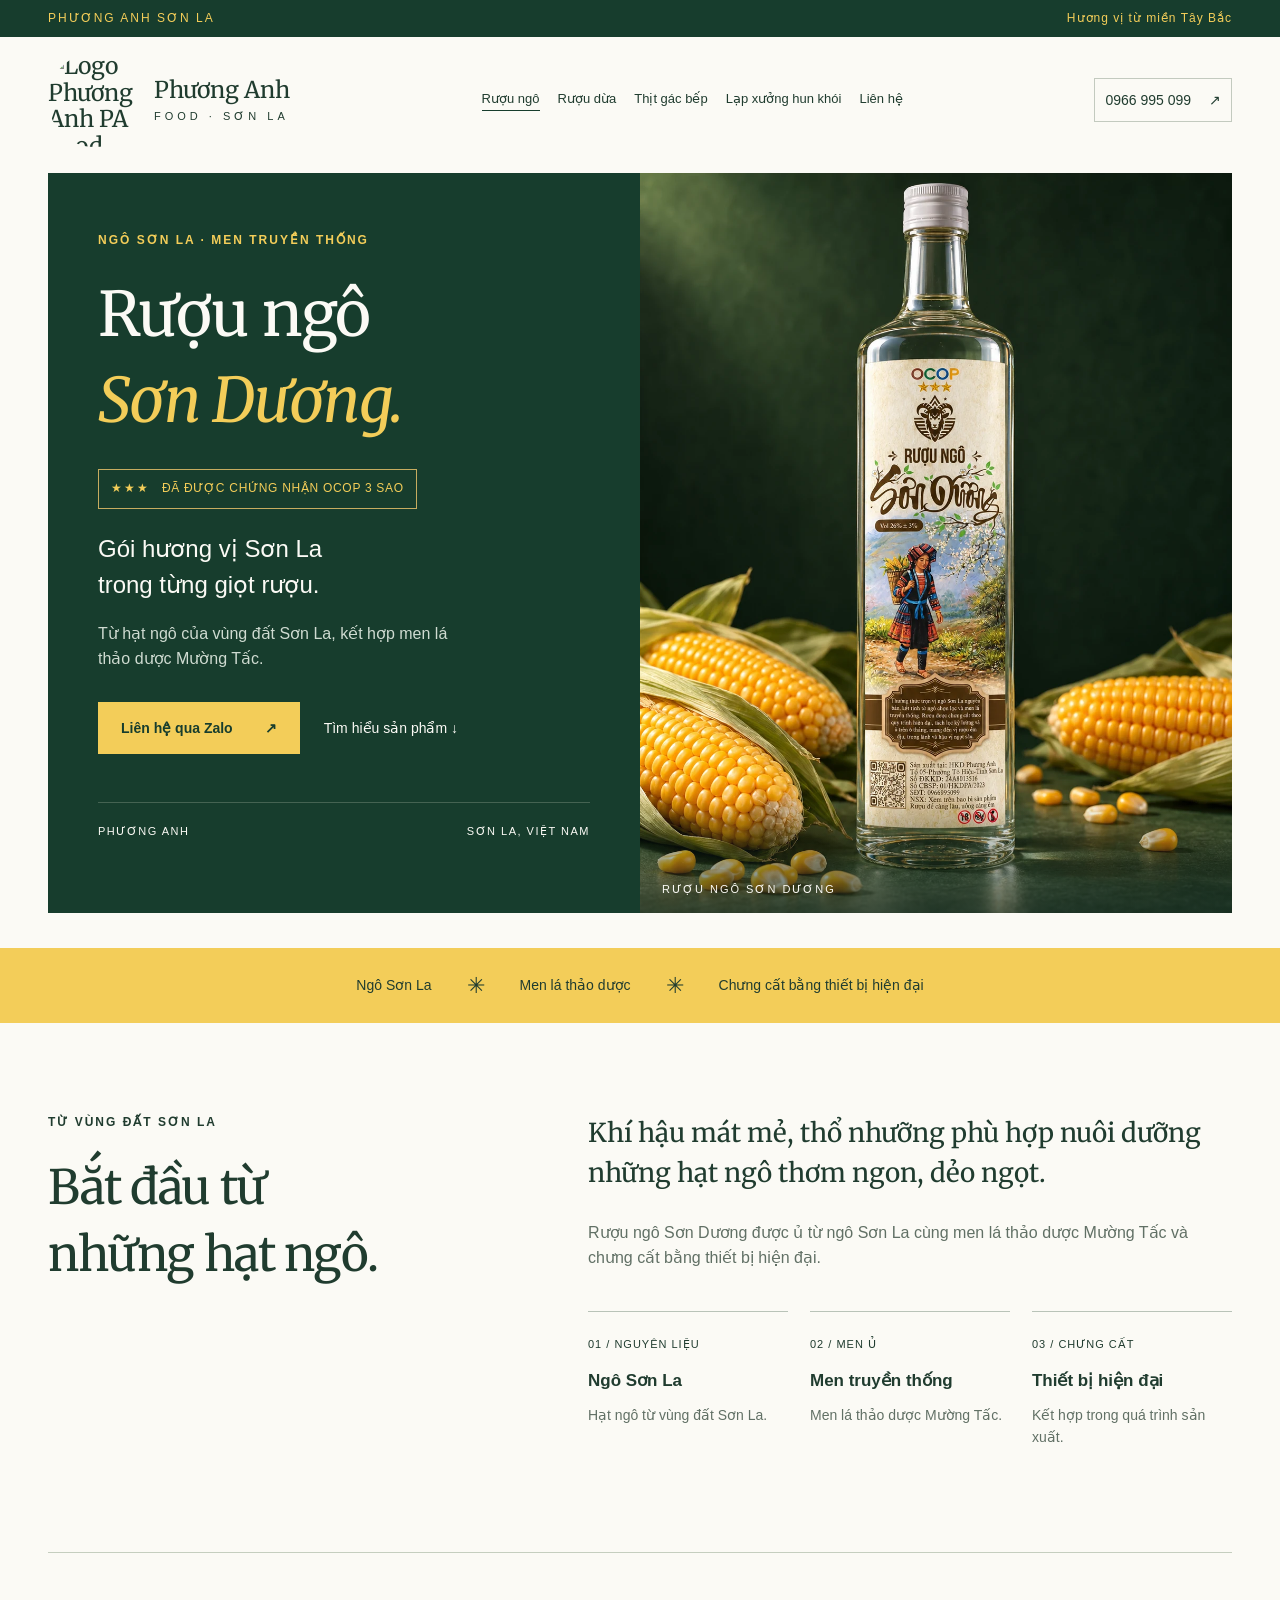
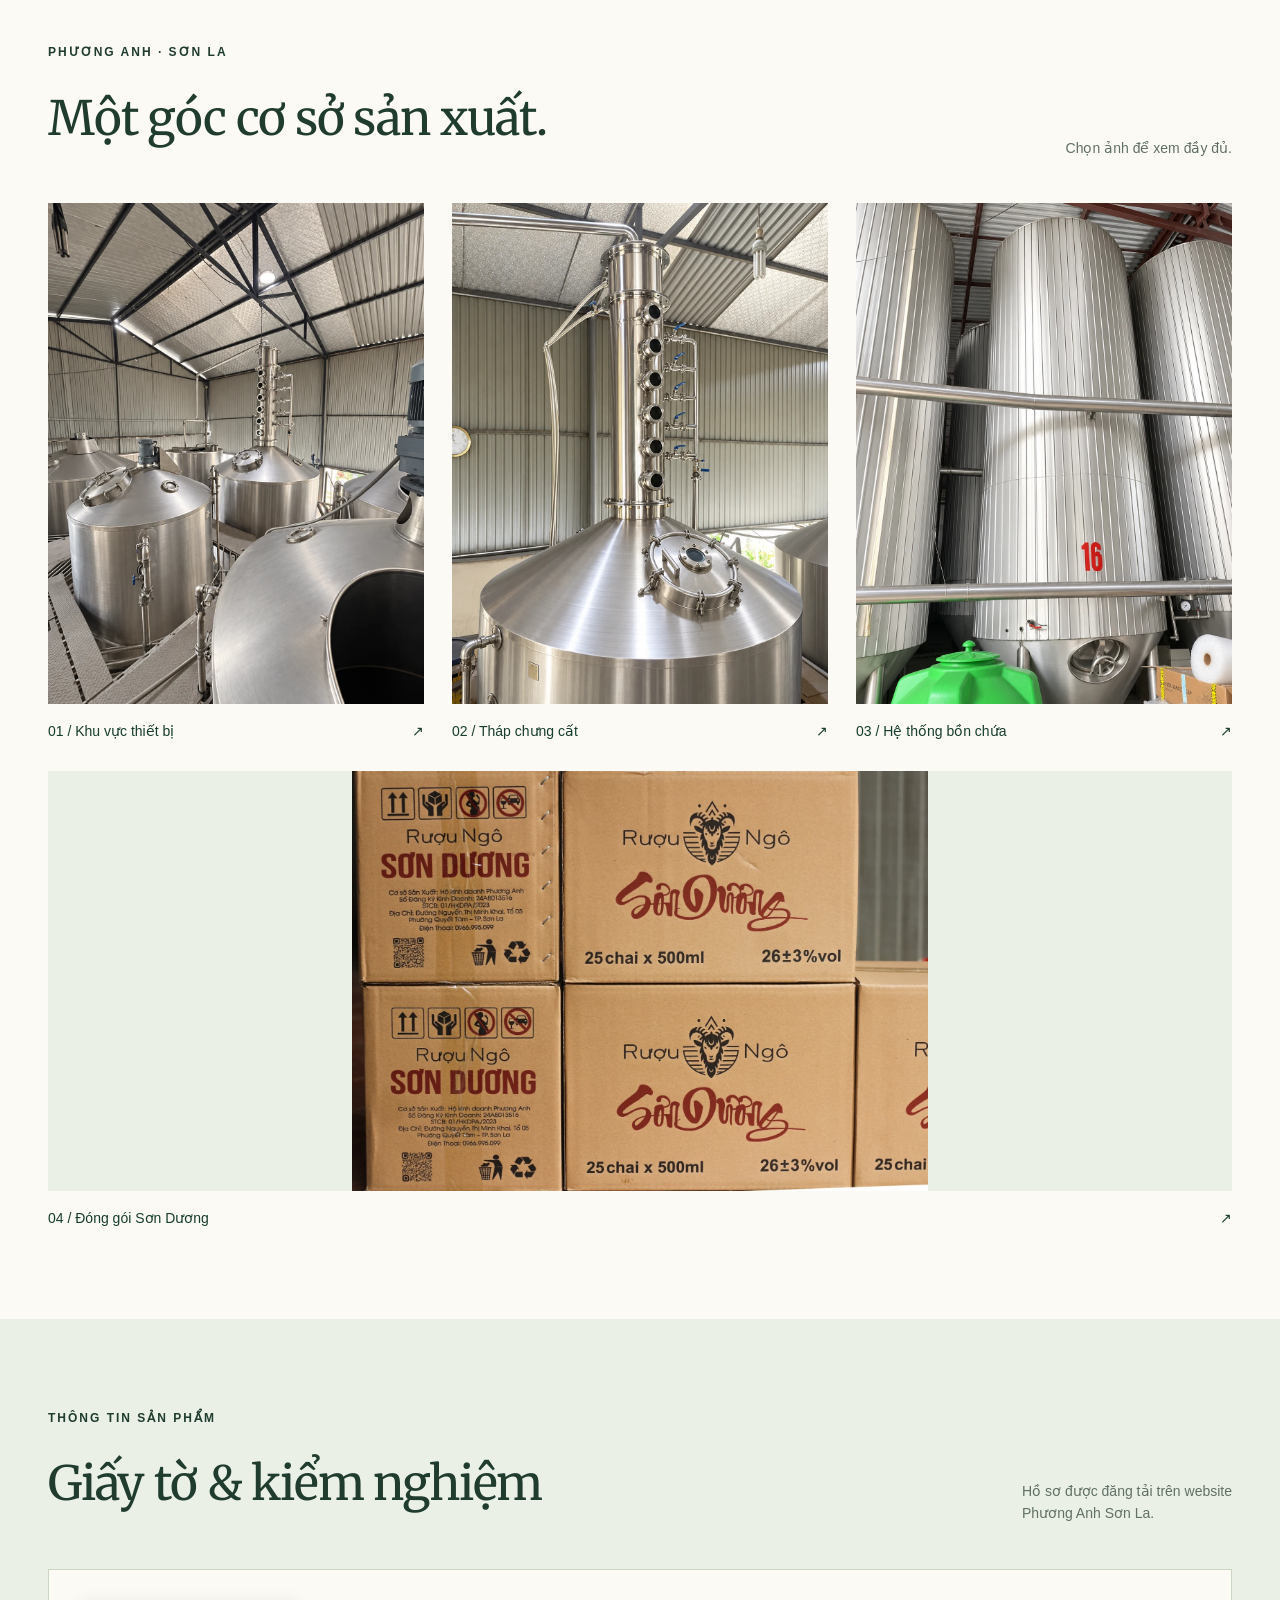
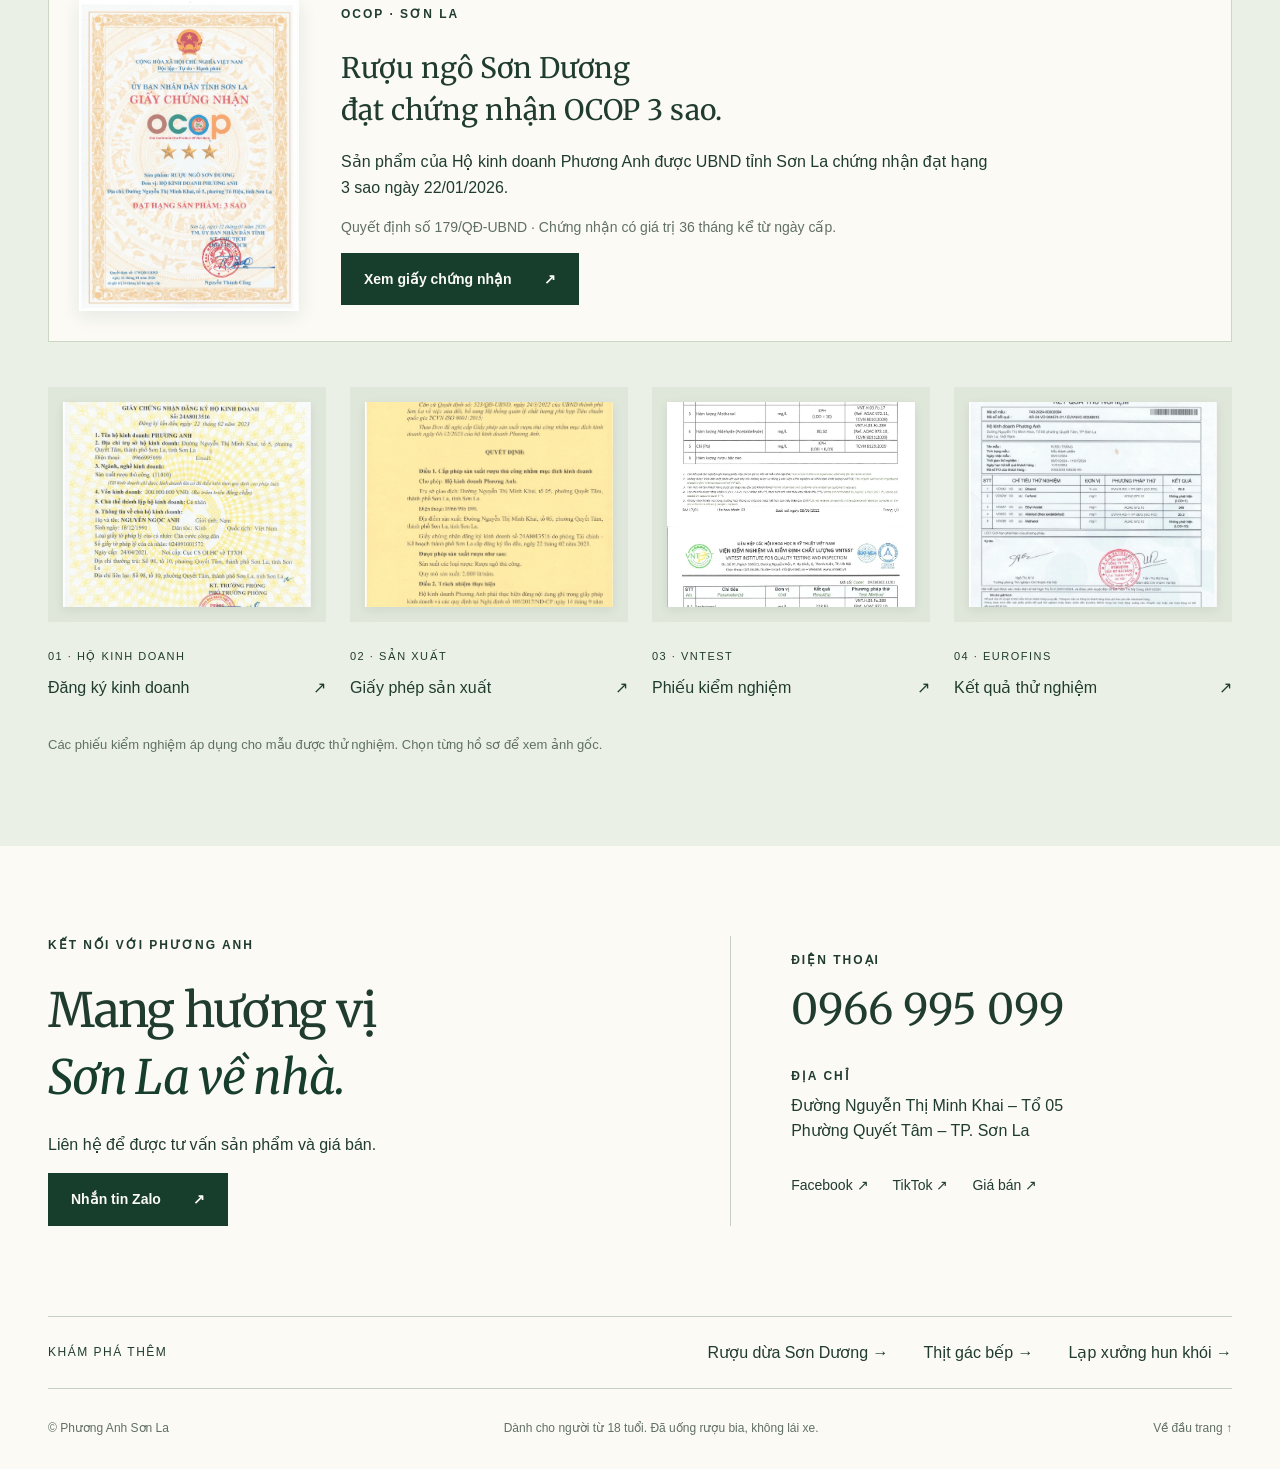
==== index.html @ 6af84477 "Publish Son Duong product website for GitHub Pages" ====
<!doctype html>
<html lang="vi">
<head><meta charset="utf-8"><meta name="viewport" content="width=device-width,initial-scale=1"><title>Rượu ngô Sơn Dương | Phương Anh Sơn La</title><meta name="description" content="Rượu ngô Sơn Dương được chứng nhận OCOP 3 sao, từ ngô Sơn La và men lá thảo dược Mường Tấc. Tìm hiểu sản phẩm và hồ sơ chứng nhận."><meta name="theme-color" content="#173d2d"><link rel="icon" href="data:image/svg+xml,%3Csvg xmlns='http://www.w3.org/2000/svg' viewBox='0 0 64 64'%3E%3Crect width='64' height='64' rx='16' fill='%23173d2d'/%3E%3Ctext x='32' y='44' text-anchor='middle' font-family='Georgia' font-size='38' fill='%23f3cd59'%3EP%3C/text%3E%3C/svg%3E"><link rel="stylesheet" href="style.css"></head>
<body>
<a class="skip" href="#main">Đến nội dung chính</a>
<div class="topline">PHƯƠNG ANH SƠN LA <span>Hương vị từ miền Tây Bắc</span></div>
<header class="header wrap"><a class="brand" href="/ruou-ngo-son-duong/" aria-label="Phương Anh Food – trang chủ"><img class="brand-logo" src="/ruou-ngo-son-duong/assets/logo.webp" alt="Logo Phương Anh PA Food, since 2023" width="100" height="100"><span>Phương Anh<small>FOOD · SƠN LA</small></span></a><nav aria-label="Điều hướng chính"><a class="active" aria-current="page" href="/ruou-ngo-son-duong/">Rượu ngô</a><a href="/ruou-ngo-son-duong/ruou-dua/">Rượu dừa</a><a href="/ruou-ngo-son-duong/thit-gac-bep/">Thịt gác bếp</a><a href="/ruou-ngo-son-duong/lap-xuong-hun-khoi/">Lạp xưởng hun khói</a><a href="#lien-he">Liên hệ</a></nav><a class="header-call" href="tel:0966995099">0966 995 099 <span>↗</span></a></header>
<main id="main">
<section id="san-pham" class="hero wrap"><div class="hero-copy"><p class="eyebrow">NGÔ SƠN LA · MEN TRUYỀN THỐNG</p><h1>Rượu ngô<br><em>Sơn Dương.</em></h1><a class="ocop-badge" href="#chung-nhan-ocop"><span aria-hidden="true">★★★</span> ĐÃ ĐƯỢC CHỨNG NHẬN OCOP 3 SAO</a><p class="lead">Gói hương vị Sơn La<br>trong từng giọt rượu.</p><p class="intro">Từ hạt ngô của vùng đất Sơn La, kết hợp men lá thảo dược Mường Tấc.</p><div class="actions"><a class="button yellow" href="https://zalo.me/0966995099" target="_blank" rel="noopener">Liên hệ qua Zalo <span>↗</span></a><a class="text-link" href="#cau-chuyen">Tìm hiểu sản phẩm ↓</a></div><div class="hero-note"><span>PHƯƠNG ANH</span><span>SƠN LA, VIỆT NAM</span></div></div><figure class="hero-photo wine-image"><img src="assets/ruou-ngo-ocop-hero.webp" alt="Ảnh thiết kế chai rượu ngô Sơn Dương với nhãn OCOP 3 sao và ngô vàng xung quanh" width="1122" height="1402"><figcaption>RƯỢU NGÔ SƠN DƯƠNG </figcaption></figure></section>
<div class="ribbon"><span>Ngô Sơn La</span><b>✳</b><span>Men lá thảo dược</span><b>✳</b><span>Chưng cất bằng thiết bị hiện đại</span></div>
<section id="cau-chuyen" class="story wrap section"><div><p class="eyebrow">TỪ VÙNG ĐẤT SƠN LA</p><h2>Bắt đầu từ<br> những hạt ngô.</h2></div><div class="story-body"><p class="large-text">Khí hậu mát mẻ, thổ nhưỡng phù hợp nuôi dưỡng những hạt ngô thơm ngon, dẻo ngọt.</p><p>Rượu ngô Sơn Dương được ủ từ ngô Sơn La cùng men lá thảo dược Mường Tấc và chưng cất bằng thiết bị hiện đại.</p><div class="ingredients"><div><span>01 / NGUYÊN LIỆU</span><h3>Ngô Sơn La</h3><p>Hạt ngô từ vùng đất Sơn La.</p></div><div><span>02 / MEN Ủ</span><h3>Men truyền thống</h3><p>Men lá thảo dược Mường Tấc.</p></div><div><span>03 / CHƯNG CẤT</span><h3>Thiết bị hiện đại</h3><p>Kết hợp trong quá trình sản xuất.</p></div></div></div></section>
<section id="thu-vien-anh" class="wrap section workshop-gallery"><div class="section-heading"><div><p class="eyebrow">PHƯƠNG ANH · SƠN LA</p><h2>Một góc cơ sở sản xuất.</h2></div><p>Chọn ảnh để xem đầy đủ.</p></div><div class="workshop-grid"><figure class="workshop-item"><a href="assets/gallery-tanks-clean.webp" target="_blank" rel="noopener" aria-label="Xem ảnh: Khu vực thiết bị"><img src="assets/gallery-tanks-clean.webp" alt="Các bồn và hệ thống thiết bị trong khu sản xuất rượu" loading="lazy"></a><figcaption><span>01 / Khu vực thiết bị</span><a href="assets/gallery-tanks-clean.webp" target="_blank" rel="noopener" aria-label="Mở ảnh Khu vực thiết bị">↗</a></figcaption></figure><figure class="workshop-item"><a href="assets/gallery-column-clean.webp" target="_blank" rel="noopener" aria-label="Xem ảnh: Tháp chưng cất"><img src="assets/gallery-column-clean.webp" alt="Cận cảnh tháp chưng cất và hệ thống đường ống" loading="lazy"></a><figcaption><span>02 / Tháp chưng cất</span><a href="assets/gallery-column-clean.webp" target="_blank" rel="noopener" aria-label="Mở ảnh Tháp chưng cất">↗</a></figcaption></figure><figure class="workshop-item"><a href="assets/gallery-vessels-clean.webp" target="_blank" rel="noopener" aria-label="Xem ảnh: Hệ thống bồn chứa"><img src="assets/gallery-vessels-clean.webp" alt="Các bồn chứa tại cơ sở sản xuất" loading="lazy"></a><figcaption><span>03 / Hệ thống bồn chứa</span><a href="assets/gallery-vessels-clean.webp" target="_blank" rel="noopener" aria-label="Mở ảnh Hệ thống bồn chứa">↗</a></figcaption></figure><figure class="workshop-item"><a href="assets/gallery-cartons.webp" target="_blank" rel="noopener" aria-label="Xem ảnh: Đóng gói Sơn Dương"><img src="assets/gallery-cartons.webp" alt="Thùng đóng gói rượu ngô Sơn Dương" loading="lazy"></a><figcaption><span>04 / Đóng gói Sơn Dương</span><a href="assets/gallery-cartons.webp" target="_blank" rel="noopener" aria-label="Mở ảnh Đóng gói Sơn Dương">↗</a></figcaption></figure></div></section><section id="giay-to" class="documents"><div class="wrap section"><div class="section-heading"><div><p class="eyebrow">THÔNG TIN SẢN PHẨM</p><h2>Giấy tờ & kiểm nghiệm</h2></div><p>Hồ sơ được đăng tải trên website<br>Phương Anh Sơn La.</p></div><article id="chung-nhan-ocop" class="ocop-certificate"><a class="certificate-image" href="assets/ocop-3-sao.webp" target="_blank" rel="noopener" aria-label="Xem giấy chứng nhận OCOP 3 sao bản đầy đủ"><img src="assets/ocop-3-sao.webp" alt="Giấy chứng nhận OCOP 3 sao cho rượu ngô Sơn Dương, cấp ngày 22 tháng 1 năm 2026" width="1333" height="1888" loading="lazy"></a><div><p class="eyebrow">OCOP · SƠN LA</p><h3>Rượu ngô Sơn Dương<br>đạt chứng nhận OCOP 3 sao.</h3><p>Sản phẩm của Hộ kinh doanh Phương Anh được UBND tỉnh Sơn La chứng nhận đạt hạng 3 sao ngày 22/01/2026.</p><p class="certificate-detail">Quyết định số 179/QĐ-UBND · Chứng nhận có giá trị 36 tháng kể từ ngày cấp.</p><a class="button green" href="assets/ocop-3-sao.webp" target="_blank" rel="noopener">Xem giấy chứng nhận <span>↗</span></a></div></article><div class="document-grid">
<a class="document" href="assets/product-1.webp" target="_blank" rel="noopener"><div class="doc-image"><img src="assets/product-1.webp" alt="Giấy chứng nhận đăng ký hộ kinh doanh Phương Anh" loading="lazy"></div><span>01 · HỘ KINH DOANH</span><h3>Đăng ký kinh doanh <b>↗</b></h3></a>
<a class="document" href="assets/product-2.webp" target="_blank" rel="noopener"><div class="doc-image"><img src="assets/product-2.webp" alt="Giấy phép sản xuất rượu thủ công" loading="lazy"></div><span>02 · SẢN XUẤT</span><h3>Giấy phép sản xuất <b>↗</b></h3></a>
<a class="document" href="assets/product-3.webp" target="_blank" rel="noopener"><div class="doc-image"><img src="assets/product-3.webp" alt="Kết quả kiểm nghiệm VNTEST" loading="lazy"></div><span>03 · VNTEST</span><h3>Phiếu kiểm nghiệm <b>↗</b></h3></a>
<a class="document" href="assets/product-4.webp" target="_blank" rel="noopener"><div class="doc-image"><img src="assets/product-4.webp" alt="Kết quả thử nghiệm Eurofins" loading="lazy"></div><span>04 · EUROFINS</span><h3>Kết quả thử nghiệm <b>↗</b></h3></a></div><p class="doc-note">Các phiếu kiểm nghiệm áp dụng cho mẫu được thử nghiệm. Chọn từng hồ sơ để xem ảnh gốc.</p></div></section>
<section id="lien-he" class="contact wrap section"><div><p class="eyebrow">KẾT NỐI VỚI PHƯƠNG ANH</p><h2>Mang hương vị<br><em>Sơn La về nhà.</em></h2><p>Liên hệ để được tư vấn sản phẩm và giá bán.</p><a class="button green" href="https://zalo.me/0966995099" target="_blank" rel="noopener">Nhắn tin Zalo <span>↗</span></a></div><div class="contact-info"><p class="eyebrow">ĐIỆN THOẠI</p><a class="phone" href="tel:0966995099">0966 995 099</a><p class="eyebrow address-title">ĐỊA CHỈ</p><p>Đường Nguyễn Thị Minh Khai – Tổ 05<br>Phường Quyết Tâm – TP. Sơn La</p><div class="social"><a href="https://www.facebook.com/quasonla/" target="_blank" rel="noopener">Facebook ↗</a><a href="https://www.tiktok.com/@phuongketnoiyeuthuonh" target="_blank" rel="noopener">TikTok ↗</a><a href="https://sites.google.com/view/phuonganhsl/gi%C3%A1-b%C3%A1n" target="_blank" rel="noopener">Giá bán ↗</a></div></div></section>
<aside class="more wrap"><span>KHÁM PHÁ THÊM</span><a href="/ruou-ngo-son-duong/ruou-dua/">Rượu dừa Sơn Dương →</a><a href="/ruou-ngo-son-duong/thit-gac-bep/">Thịt gác bếp →</a><a href="/ruou-ngo-son-duong/lap-xuong-hun-khoi/">Lạp xưởng hun khói →</a></aside>
</main><footer class="wrap"><span>© Phương Anh Sơn La</span><span>Dành cho người từ 18 tuổi. Đã uống rượu bia, không lái xe.</span><a href="#">Về đầu trang ↑</a></footer></body></html>
---- style.css ----
@font-face{font-family:'Merriweather';font-style:normal;font-weight:400;font-display:swap;src:url('assets/fonts/merriweather-regular.ttf') format('truetype')}
@font-face{font-family:'Merriweather';font-style:italic;font-weight:400;font-display:swap;src:url('assets/fonts/merriweather-italic.ttf') format('truetype')}
:root{--green:#173d2d;--yellow:#f3cd59;--paper:#fbfaf5;--ink:#203c2f;--muted:#617065}*{box-sizing:border-box}html{scroll-behavior:smooth;scroll-padding-top:32px}body{margin:0;background:var(--paper);color:var(--ink);font-family:Arial,Helvetica,sans-serif;font-size:16px;line-height:1.6}a{color:inherit;text-decoration:none}a:focus-visible{outline:3px solid #a97000;outline-offset:6px}a:hover{opacity:.8}img{display:block;max-width:100%}.wrap{width:min(1280px,calc(100% - 96px));margin:auto}.topline{padding:9px 48px;background:var(--green);color:var(--yellow);font-size:12px;letter-spacing:2px;display:flex;justify-content:space-between}.topline span{letter-spacing:1px}.header{display:flex;align-items:center;justify-content:space-between;gap:25px;padding-block:25px}.brand{display:flex;align-items:center;gap:12px;font-family:'Merriweather',serif;font-size:26px;line-height:1.15}.brand small{display:block;font:11px Arial;letter-spacing:4px;margin-top:7px}.monogram{display:grid;place-items:center;border:1px solid var(--green);border-radius:50%;height:52px;width:52px;font-size:22px}.header nav{display:flex;gap:30px;font-size:14px}.active{border-bottom:1px solid var(--green)}.header-call{font-size:14px;border:1px solid #c3cabf;padding:11px 16px}.header-call span{margin-left:14px}.hero{display:grid;grid-template-columns:1fr 1fr;background:var(--green);color:var(--paper);margin-top:10px;min-height:630px}.hero-copy{padding:58px 50px 30px}.eyebrow{font-size:12px;font-weight:600;letter-spacing:2px;margin:0 0 22px}.hero .eyebrow{color:var(--yellow)}h1,h2,h3,p{margin-top:0}h1,h2{font-family:'Merriweather',serif;font-weight:400;line-height:1.4;letter-spacing:-.025em}h1{font-size:clamp(44px,4.8vw,68px);margin-bottom:25px}h1 em,h2 em{color:var(--yellow);font-weight:400}.lead{font-size:24px;line-height:1.5;margin-bottom:18px}.intro{color:#cfdbd1;max-width:350px;margin-bottom:30px}.actions{display:flex;align-items:center;flex-wrap:wrap;gap:24px}.button{display:inline-flex;justify-content:space-between;gap:32px;padding:15px 23px;font-weight:600;font-size:14px}.yellow{background:var(--yellow);color:var(--green)}.green{background:var(--green);color:var(--paper)}.text-link{font-size:14px}.hero-note{border-top:1px solid #456352;display:flex;justify-content:space-between;margin-top:48px;padding-top:20px;font-size:11px;letter-spacing:1.5px;gap:20px}.hero-photo{margin:0;position:relative;min-height:620px;overflow:hidden}.hero-photo>img{width:100%;height:100%;position:absolute;object-fit:cover}.hero-photo:after{content:'';position:absolute;inset:55% 0 0;background:linear-gradient(transparent,#10281fbd)}figcaption{position:absolute;bottom:28px;left:30px;right:24px;font-size:12px;letter-spacing:2px;z-index:1}figcaption span{display:block;font-size:14px;letter-spacing:0;margin-top:7px}.ribbon{display:flex;align-items:center;justify-content:center;gap:35px;background:var(--yellow);padding:20px 35px;margin-top:35px;font-size:14px}.ribbon b{font-size:22px;font-weight:400}.section{padding-block:90px}h2{font-size:clamp(36px,3.7vw,53px);margin-bottom:22px}.story{display:grid;grid-template-columns:1fr 1.4fr;gap:80px}.story-body>p{max-width:620px}.large-text{font:26px/1.55 'Merriweather',serif}.story-body>p:not(.large-text){color:var(--muted)}.ingredients{display:grid;grid-template-columns:repeat(3,1fr);gap:22px;margin-top:40px}.ingredients>div{border-top:1px solid #b9c3b8;padding-top:18px}.ingredients span{font-size:11px;letter-spacing:1px}.ingredients h3{font-size:17px;margin:12px 0 9px}.ingredients p{font-size:14px;color:var(--muted)}.documents{background:#eaf0e6}.section-heading{display:flex;justify-content:space-between;align-items:flex-end;margin-bottom:30px;gap:30px}.section-heading p:last-child{color:var(--muted);font-size:14px}.document-grid{display:grid;grid-template-columns:repeat(4,1fr);gap:24px}.doc-image{height:235px;background:#dfe6da;padding:15px;overflow:hidden;margin-bottom:20px}.doc-image img{width:100%;height:100%;object-fit:cover;object-position:top;box-shadow:0 3px 10px #163d2d14;transition:transform .2s}.document:hover img{transform:scale(1.03)}.document>span{font-size:11px;letter-spacing:1.5px}.document h3{font-size:16px;font-weight:500;margin:7px 0}.document h3 b{float:right;font-weight:400}.doc-note{font-size:13px;color:var(--muted);margin:28px 0 0}.contact{display:grid;grid-template-columns:1.2fr 1fr;gap:80px}.contact h2 em{color:var(--green)}.contact-info{border-left:1px solid #c5cebf;padding:15px 0 0 60px}.contact-info .eyebrow{margin-bottom:6px}.phone{font-family:'Merriweather',serif;font-size:42px;white-space:nowrap}.address-title{margin-top:24px!important}.social{display:flex;gap:24px;font-size:14px;margin-top:30px;flex-wrap:wrap}.more{border-top:1px solid #c5cebf;border-bottom:1px solid #c5cebf;padding-block:23px;display:flex;gap:35px;align-items:center}.more span{font-size:12px;letter-spacing:1.5px;margin-right:auto}footer{display:flex;justify-content:space-between;gap:25px;padding-block:30px;font-size:12px;color:var(--muted)}.skip{position:absolute;top:-100px;background:var(--yellow);padding:10px;z-index:9}.skip:focus{top:0}@media(min-width:1600px){.hero-copy{padding:65px 55px}}@media(max-width:1000px){.wrap{width:calc(100% - 48px)}.header nav{gap:16px}.header-call{display:none}.hero-copy{padding:38px 28px 25px}.hero-photo{min-height:600px}.hero-note{margin-top:32px}.story{gap:35px;grid-template-columns:1fr 1.4fr}.ingredients{grid-template-columns:1fr;gap:8px}.ingredients p{margin-bottom:10px}.ribbon{gap:18px;font-size:12px}.document-grid{gap:15px}.doc-image{height:190px}.contact{gap:30px}.contact-info{padding-left:30px}.phone{font-size:34px}}@media(max-width:650px){.wrap{width:calc(100% - 32px)}.topline{padding:9px 16px;font-size:10px;letter-spacing:1px}.topline span{display:none}.header{flex-wrap:wrap;padding-block:18px;gap:20px}.brand{font-size:24px}.header nav{width:100%;justify-content:space-between;font-size:13px;gap:8px}.hero{grid-template-columns:1fr;margin-top:0}.hero-copy{padding:35px 26px 24px}h1{font-size:clamp(38px,10.5vw,50px)}.lead{font-size:22px}.hero-photo{min-height:420px}.hero-note{margin-top:32px}.ribbon{display:grid;grid-template-columns:1fr 1fr;gap:12px;margin-top:20px;padding:20px;font-size:13px}.ribbon b{display:none}.section{padding-block:55px}.story,.contact{grid-template-columns:1fr;gap:18px}.story h2 br{display:none}.large-text{font-size:23px}.ingredients{grid-template-columns:1fr;gap:12px}.section-heading{display:block}.section-heading h2{font-size:37px}.document-grid{grid-template-columns:1fr 1fr;gap:24px 15px}.doc-image{height:190px;padding:10px}.document h3{font-size:14px}.document>span{font-size:10px}.contact-info{border-left:0;border-top:1px solid #c5cebf;padding:30px 0 0;margin-top:20px}.phone{font-size:36px}.more{flex-wrap:wrap;gap:15px 26px}.more span{width:100%}footer{flex-direction:column;gap:12px}footer span{max-width:300px}}@media(prefers-reduced-motion:reduce){html{scroll-behavior:auto}*{transition:none!important}}

/* Shared brand and food pages */
.brand-logo{width:94px;height:94px;object-fit:contain;border-radius:50%;flex-shrink:0}.header{padding-block:16px}.header nav{gap:22px}.brand{font-size:23px;flex-shrink:0}.header-call{white-space:nowrap}.food-hero{min-height:580px}.food-hero .hero-photo{min-height:580px}.food-hero h1{font-size:clamp(38px,4.3vw,61px)}.food-hero .intro{max-width:440px}.food-grid{display:grid;grid-template-columns:repeat(3,minmax(0,1fr));gap:28px}.food-card img{width:100%;aspect-ratio:1;object-fit:cover}.food-card h3{font-family:'Merriweather',serif;font-size:22px;font-weight:400;line-height:1.5;margin:22px 0 12px}.food-card p{color:var(--muted)}.food-card .eyebrow{font-size:12px;margin-top:20px;margin-bottom:6px}.food-card .text-link{display:inline-block;border-bottom:1px solid var(--green);padding-bottom:5px}.food-intro{max-width:720px;font-size:20px;color:var(--muted);margin-bottom:38px}.food-story{background:#eaf0e6}.food-story .story{align-items:center}.food-story-photo{width:100%;aspect-ratio:1;object-fit:cover}.food-story h2{font-size:clamp(32px,3.3vw,48px)}.preparation{display:grid;grid-template-columns:repeat(3,minmax(0,1fr));gap:35px;margin-top:40px}.preparation article{border-top:1px solid #b9c3b8;padding-top:24px}.preparation h3{font-family:'Merriweather',serif;font-size:22px;font-weight:400}.step{font-size:14px;letter-spacing:2px;color:var(--muted)}.food-banner{display:grid;grid-template-columns:1fr 1fr;gap:50px;align-items:center}.food-banner img{width:100%;aspect-ratio:4/3;object-fit:cover}.food-banner h2{font-size:38px}
@media(max-width:1100px){.header{flex-wrap:wrap;gap:15px}.header nav{order:3;width:100%;justify-content:center;flex-wrap:wrap;padding-bottom:10px}.header-call{display:block;margin-left:auto}.brand-logo{width:80px;height:80px}.food-grid{gap:20px}}@media(max-width:650px){.brand{font-size:20px}.brand-logo{width:70px;height:70px}.header-call{display:none}.header nav{justify-content:space-between;gap:10px 15px;font-size:13px}.food-hero .hero-photo{min-height:380px}.food-hero h1{font-size:clamp(34px,9vw,48px)}.food-grid,.preparation,.food-banner{grid-template-columns:1fr;gap:30px}.food-card img{max-height:450px}.food-story-photo{max-height:400px}.food-banner h2{font-size:32px}.food-intro{font-size:18px}}

.ocop-badge{display:inline-flex;gap:12px;align-items:center;border:1px solid #c6ac60;color:var(--yellow);font-size:12px;letter-spacing:.7px;line-height:1.6;padding:9px 12px;margin-bottom:22px}.ocop-badge span{white-space:nowrap;letter-spacing:2px}.ocop-certificate{display:grid;grid-template-columns:220px 1fr;gap:42px;align-items:center;padding:30px;background:var(--paper);border:1px solid #cbd6c4;margin-bottom:45px;scroll-margin-top:25px}.certificate-image{display:block}.certificate-image img{width:100%;height:auto;box-shadow:0 5px 18px #173d2d18}.ocop-certificate h3{font-family:'Merriweather',serif;font-weight:400;line-height:1.5;font-size:clamp(22px,2.2vw,32px);margin-bottom:18px}.ocop-certificate p{max-width:650px}.certificate-detail{font-size:14px;color:var(--muted)}.wine-image>img{object-position:center}.wine-image figcaption{font-size:11px}.wine-image figcaption span{font-size:12px}@media(max-width:650px){.ocop-certificate{grid-template-columns:1fr;padding:24px;gap:25px}.certificate-image{max-width:240px;margin:auto}.ocop-badge{font-size:11px;gap:8px}.wine-image{min-height:470px}.wine-image>img{object-fit:cover}}

.wine-image{display:flex;align-items:center;background:#102219}.wine-image>img{position:static;width:100%;height:auto;object-fit:contain}.wine-image:after{inset:85% 0 0}.wine-image figcaption{bottom:14px;left:22px}

.workshop-gallery{border-top:1px solid #c5cebf}.workshop-grid{display:grid;grid-template-columns:repeat(3,minmax(0,1fr));gap:28px}.workshop-item{margin:0;min-width:0}.workshop-item>a{display:block;background:#eaf0e6;overflow:hidden}.workshop-item img{width:100%;aspect-ratio:3/4;object-fit:contain}.workshop-item figcaption{position:static;color:var(--green);display:flex;align-items:center;justify-content:space-between;gap:20px;padding-top:16px;font-size:14px;letter-spacing:0}.workshop-item figcaption span{margin:0;font-size:14px}.workshop-item:last-child{grid-column:1/-1}.workshop-item:last-child img{aspect-ratio:auto;height:420px;object-fit:contain}.workshop-item a:focus-visible{outline:3px solid #a97000;outline-offset:4px}@media(max-width:650px){.workshop-grid{grid-template-columns:1fr;gap:30px}.workshop-item img{max-height:520px}.workshop-item:last-child img{height:auto;max-height:400px}.workshop-gallery h2{font-size:32px}}

.header nav{gap:18px}.more{flex-wrap:wrap}.coconut-photo{display:flex;align-items:center;background:#173d2d}.coconut-photo>a{display:block;width:100%}.coconut-photo img{position:static;width:100%;height:auto;object-fit:contain}.coconut-photo:after{display:none}.coconut-details{display:grid;grid-template-columns:1fr 1fr;gap:65px;align-items:center}.coconut-label img{width:100%;height:auto}.coconut-details h2{font-size:clamp(30px,3vw,43px)}.coconut-details p:not(.eyebrow){color:var(--muted)}@media(min-width:1101px){.header nav{font-size:13px}.header{gap:18px}.header-call{padding:10px}}@media(max-width:650px){.coconut-details{grid-template-columns:1fr;gap:35px}.coconut-hero .hero-photo{min-height:0}.header nav{justify-content:flex-start;column-gap:20px;row-gap:12px}}
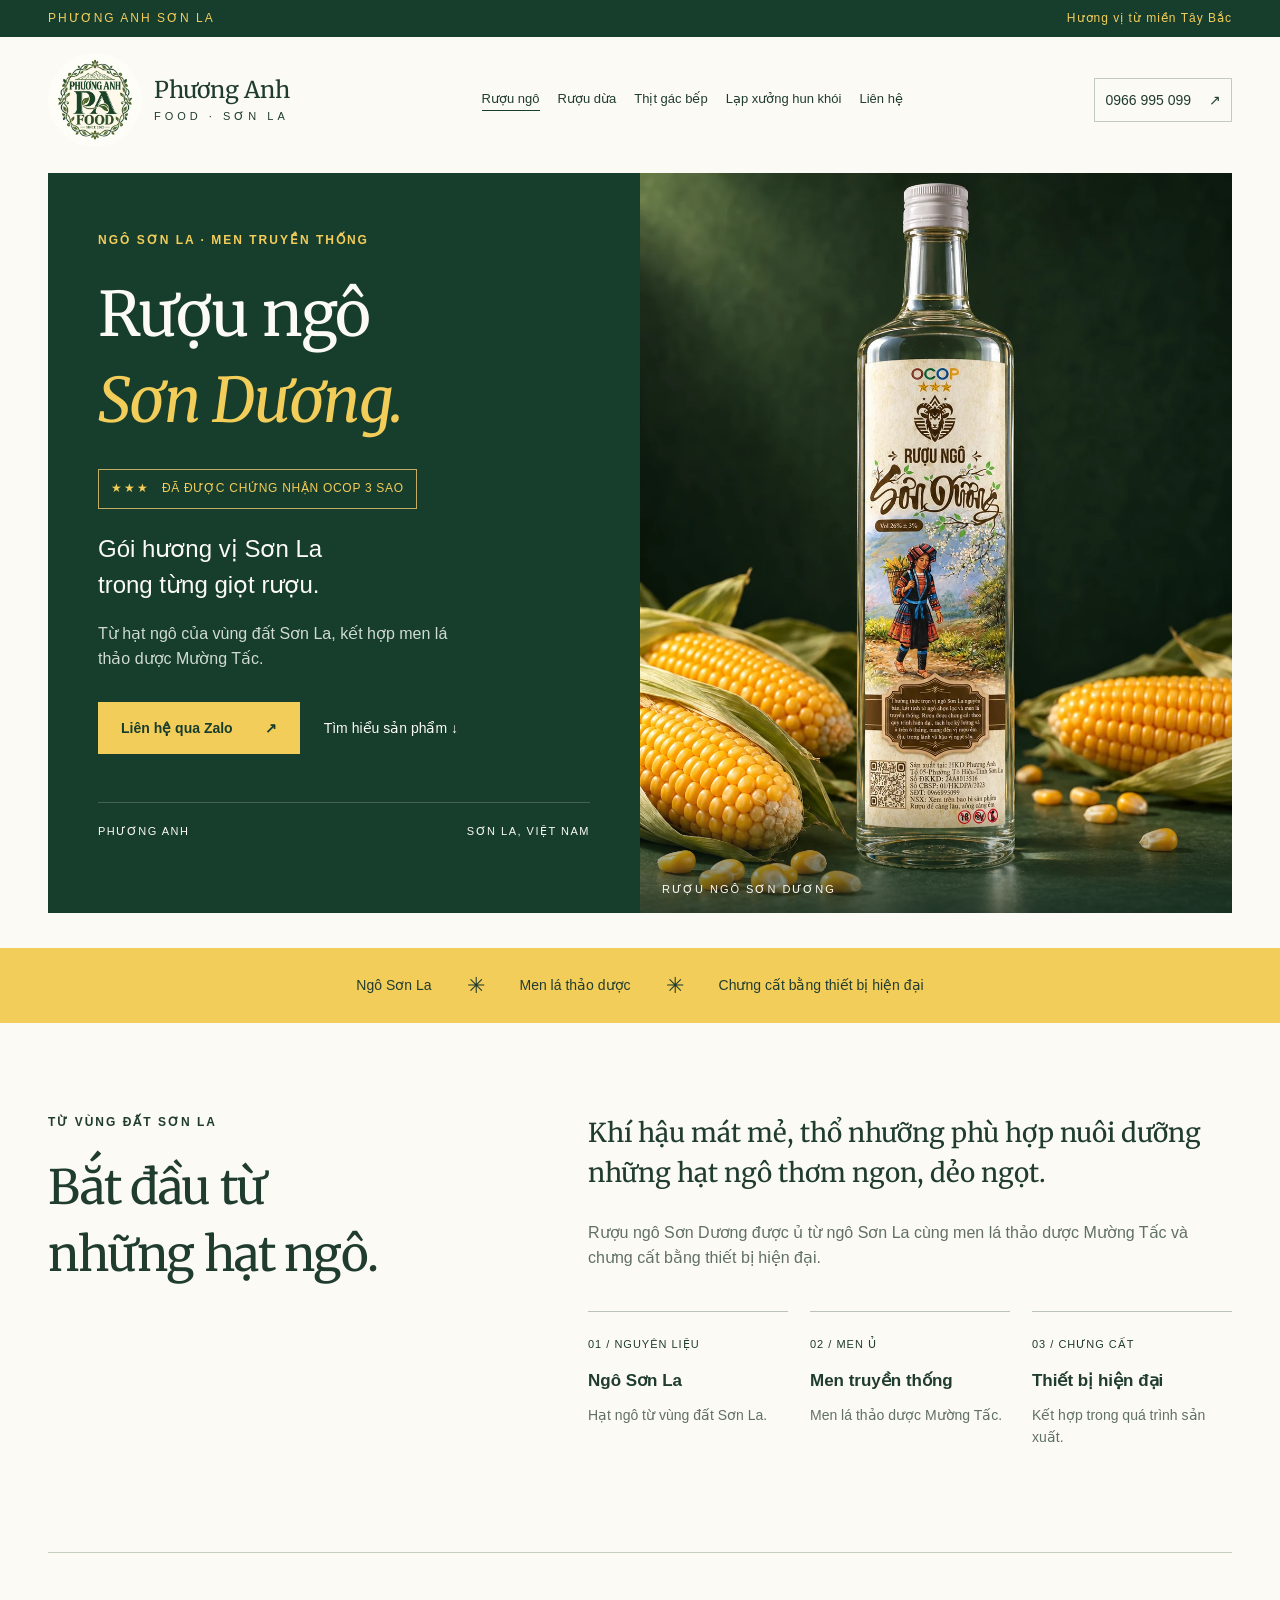
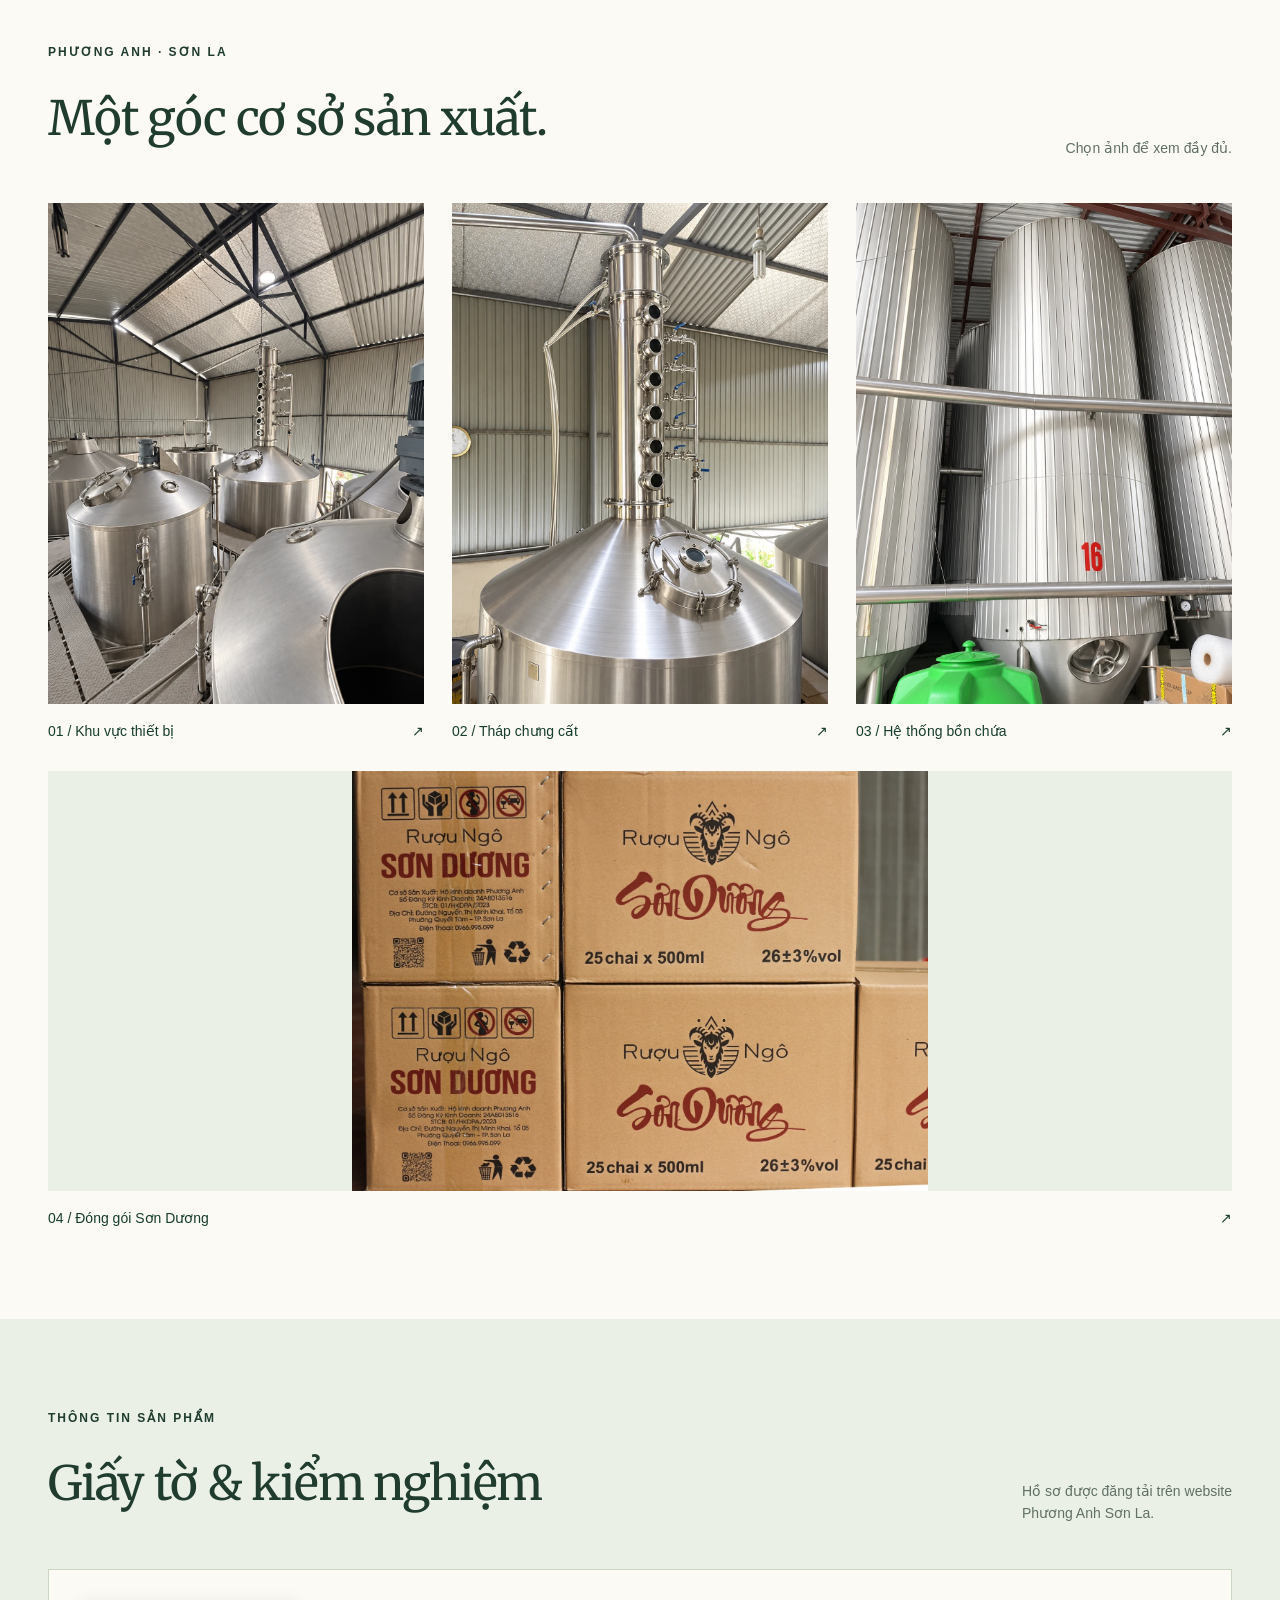
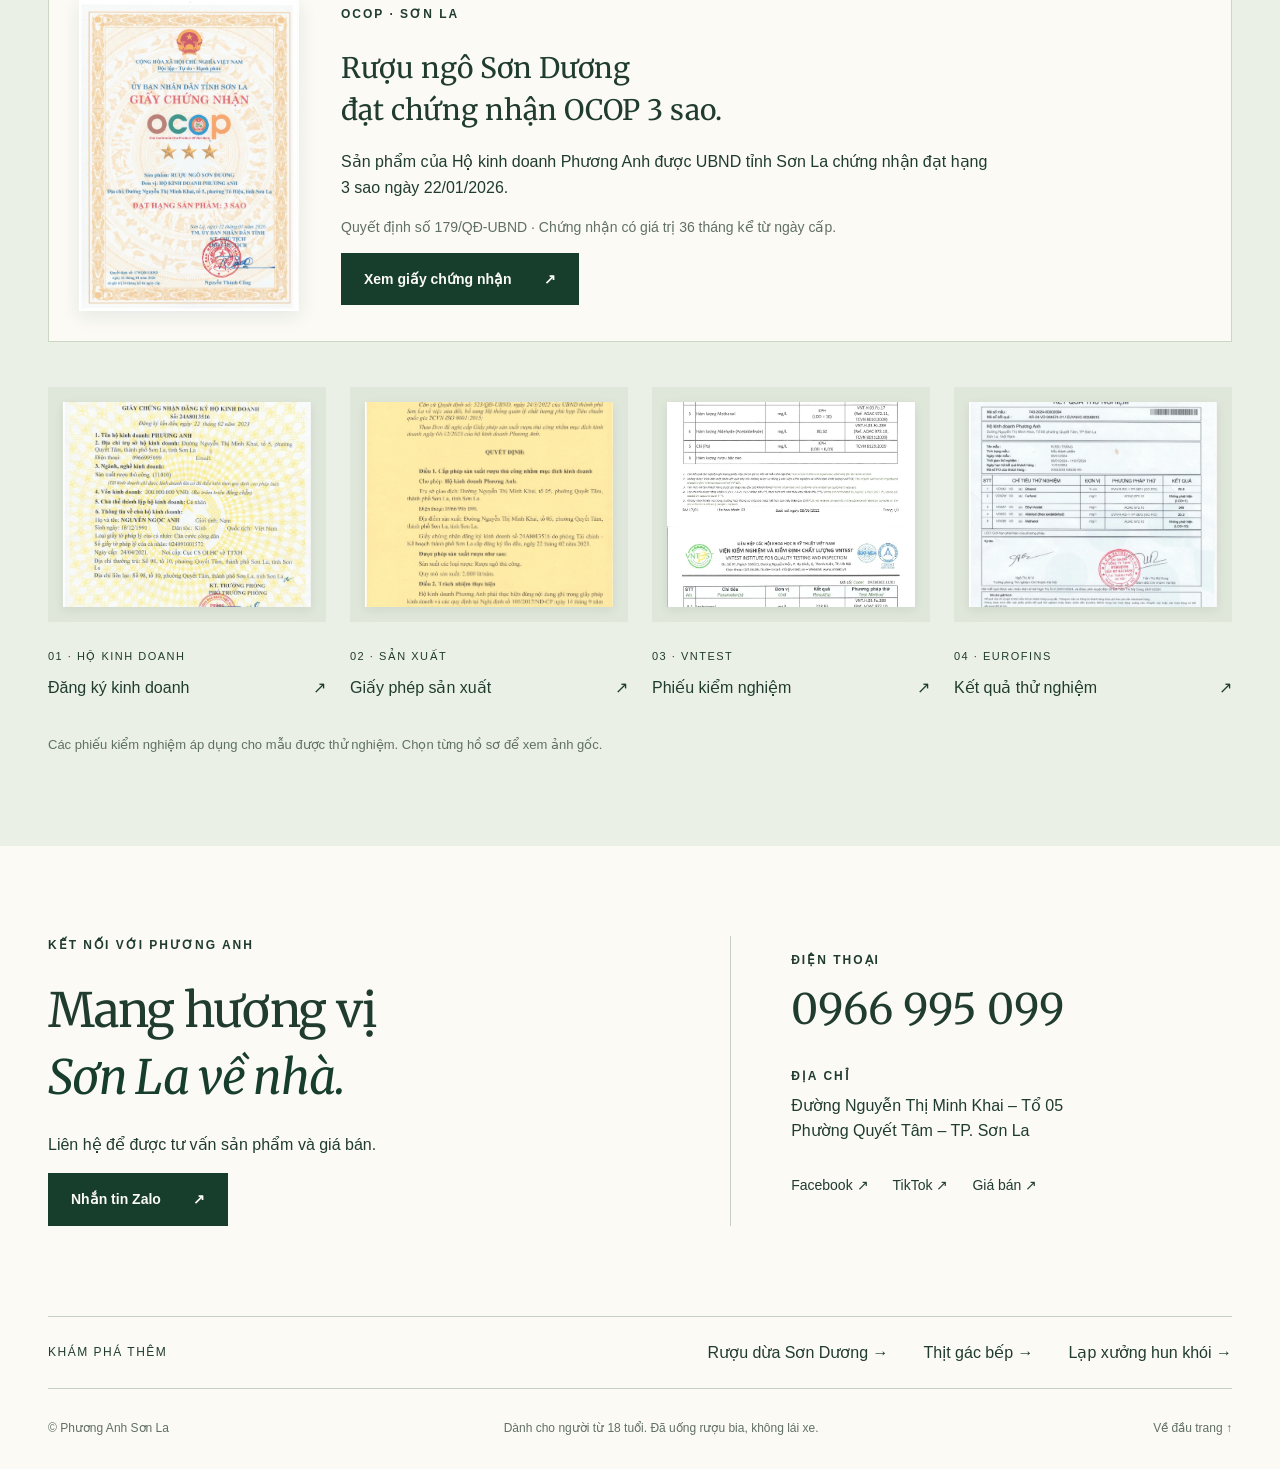
==== commit 2a42b416: "Use portable links for phuonganhsl.github.io migration" ====
--- a/index.html
+++ b/index.html
@@ -4,7 +4,7 @@
 <body>
 <a class="skip" href="#main">Đến nội dung chính</a>
 <div class="topline">PHƯƠNG ANH SƠN LA <span>Hương vị từ miền Tây Bắc</span></div>
-<header class="header wrap"><a class="brand" href="/ruou-ngo-son-duong/" aria-label="Phương Anh Food – trang chủ"><img class="brand-logo" src="/ruou-ngo-son-duong/assets/logo.webp" alt="Logo Phương Anh PA Food, since 2023" width="100" height="100"><span>Phương Anh<small>FOOD · SƠN LA</small></span></a><nav aria-label="Điều hướng chính"><a class="active" aria-current="page" href="/ruou-ngo-son-duong/">Rượu ngô</a><a href="/ruou-ngo-son-duong/ruou-dua/">Rượu dừa</a><a href="/ruou-ngo-son-duong/thit-gac-bep/">Thịt gác bếp</a><a href="/ruou-ngo-son-duong/lap-xuong-hun-khoi/">Lạp xưởng hun khói</a><a href="#lien-he">Liên hệ</a></nav><a class="header-call" href="tel:0966995099">0966 995 099 <span>↗</span></a></header>
+<header class="header wrap"><a class="brand" href="./" aria-label="Phương Anh Food – trang chủ"><img class="brand-logo" src="./assets/logo.webp" alt="Logo Phương Anh PA Food, since 2023" width="100" height="100"><span>Phương Anh<small>FOOD · SƠN LA</small></span></a><nav aria-label="Điều hướng chính"><a class="active" aria-current="page" href="./">Rượu ngô</a><a href="./ruou-dua/">Rượu dừa</a><a href="./thit-gac-bep/">Thịt gác bếp</a><a href="./lap-xuong-hun-khoi/">Lạp xưởng hun khói</a><a href="#lien-he">Liên hệ</a></nav><a class="header-call" href="tel:0966995099">0966 995 099 <span>↗</span></a></header>
 <main id="main">
 <section id="san-pham" class="hero wrap"><div class="hero-copy"><p class="eyebrow">NGÔ SƠN LA · MEN TRUYỀN THỐNG</p><h1>Rượu ngô<br><em>Sơn Dương.</em></h1><a class="ocop-badge" href="#chung-nhan-ocop"><span aria-hidden="true">★★★</span> ĐÃ ĐƯỢC CHỨNG NHẬN OCOP 3 SAO</a><p class="lead">Gói hương vị Sơn La<br>trong từng giọt rượu.</p><p class="intro">Từ hạt ngô của vùng đất Sơn La, kết hợp men lá thảo dược Mường Tấc.</p><div class="actions"><a class="button yellow" href="https://zalo.me/0966995099" target="_blank" rel="noopener">Liên hệ qua Zalo <span>↗</span></a><a class="text-link" href="#cau-chuyen">Tìm hiểu sản phẩm ↓</a></div><div class="hero-note"><span>PHƯƠNG ANH</span><span>SƠN LA, VIỆT NAM</span></div></div><figure class="hero-photo wine-image"><img src="assets/ruou-ngo-ocop-hero.webp" alt="Ảnh thiết kế chai rượu ngô Sơn Dương với nhãn OCOP 3 sao và ngô vàng xung quanh" width="1122" height="1402"><figcaption>RƯỢU NGÔ SƠN DƯƠNG </figcaption></figure></section>
 <div class="ribbon"><span>Ngô Sơn La</span><b>✳</b><span>Men lá thảo dược</span><b>✳</b><span>Chưng cất bằng thiết bị hiện đại</span></div>
@@ -15,5 +15,5 @@
 <a class="document" href="assets/product-3.webp" target="_blank" rel="noopener"><div class="doc-image"><img src="assets/product-3.webp" alt="Kết quả kiểm nghiệm VNTEST" loading="lazy"></div><span>03 · VNTEST</span><h3>Phiếu kiểm nghiệm <b>↗</b></h3></a>
 <a class="document" href="assets/product-4.webp" target="_blank" rel="noopener"><div class="doc-image"><img src="assets/product-4.webp" alt="Kết quả thử nghiệm Eurofins" loading="lazy"></div><span>04 · EUROFINS</span><h3>Kết quả thử nghiệm <b>↗</b></h3></a></div><p class="doc-note">Các phiếu kiểm nghiệm áp dụng cho mẫu được thử nghiệm. Chọn từng hồ sơ để xem ảnh gốc.</p></div></section>
 <section id="lien-he" class="contact wrap section"><div><p class="eyebrow">KẾT NỐI VỚI PHƯƠNG ANH</p><h2>Mang hương vị<br><em>Sơn La về nhà.</em></h2><p>Liên hệ để được tư vấn sản phẩm và giá bán.</p><a class="button green" href="https://zalo.me/0966995099" target="_blank" rel="noopener">Nhắn tin Zalo <span>↗</span></a></div><div class="contact-info"><p class="eyebrow">ĐIỆN THOẠI</p><a class="phone" href="tel:0966995099">0966 995 099</a><p class="eyebrow address-title">ĐỊA CHỈ</p><p>Đường Nguyễn Thị Minh Khai – Tổ 05<br>Phường Quyết Tâm – TP. Sơn La</p><div class="social"><a href="https://www.facebook.com/quasonla/" target="_blank" rel="noopener">Facebook ↗</a><a href="https://www.tiktok.com/@phuongketnoiyeuthuonh" target="_blank" rel="noopener">TikTok ↗</a><a href="https://sites.google.com/view/phuonganhsl/gi%C3%A1-b%C3%A1n" target="_blank" rel="noopener">Giá bán ↗</a></div></div></section>
-<aside class="more wrap"><span>KHÁM PHÁ THÊM</span><a href="/ruou-ngo-son-duong/ruou-dua/">Rượu dừa Sơn Dương →</a><a href="/ruou-ngo-son-duong/thit-gac-bep/">Thịt gác bếp →</a><a href="/ruou-ngo-son-duong/lap-xuong-hun-khoi/">Lạp xưởng hun khói →</a></aside>
+<aside class="more wrap"><span>KHÁM PHÁ THÊM</span><a href="./ruou-dua/">Rượu dừa Sơn Dương →</a><a href="./thit-gac-bep/">Thịt gác bếp →</a><a href="./lap-xuong-hun-khoi/">Lạp xưởng hun khói →</a></aside>
 </main><footer class="wrap"><span>© Phương Anh Sơn La</span><span>Dành cho người từ 18 tuổi. Đã uống rượu bia, không lái xe.</span><a href="#">Về đầu trang ↑</a></footer></body></html>
